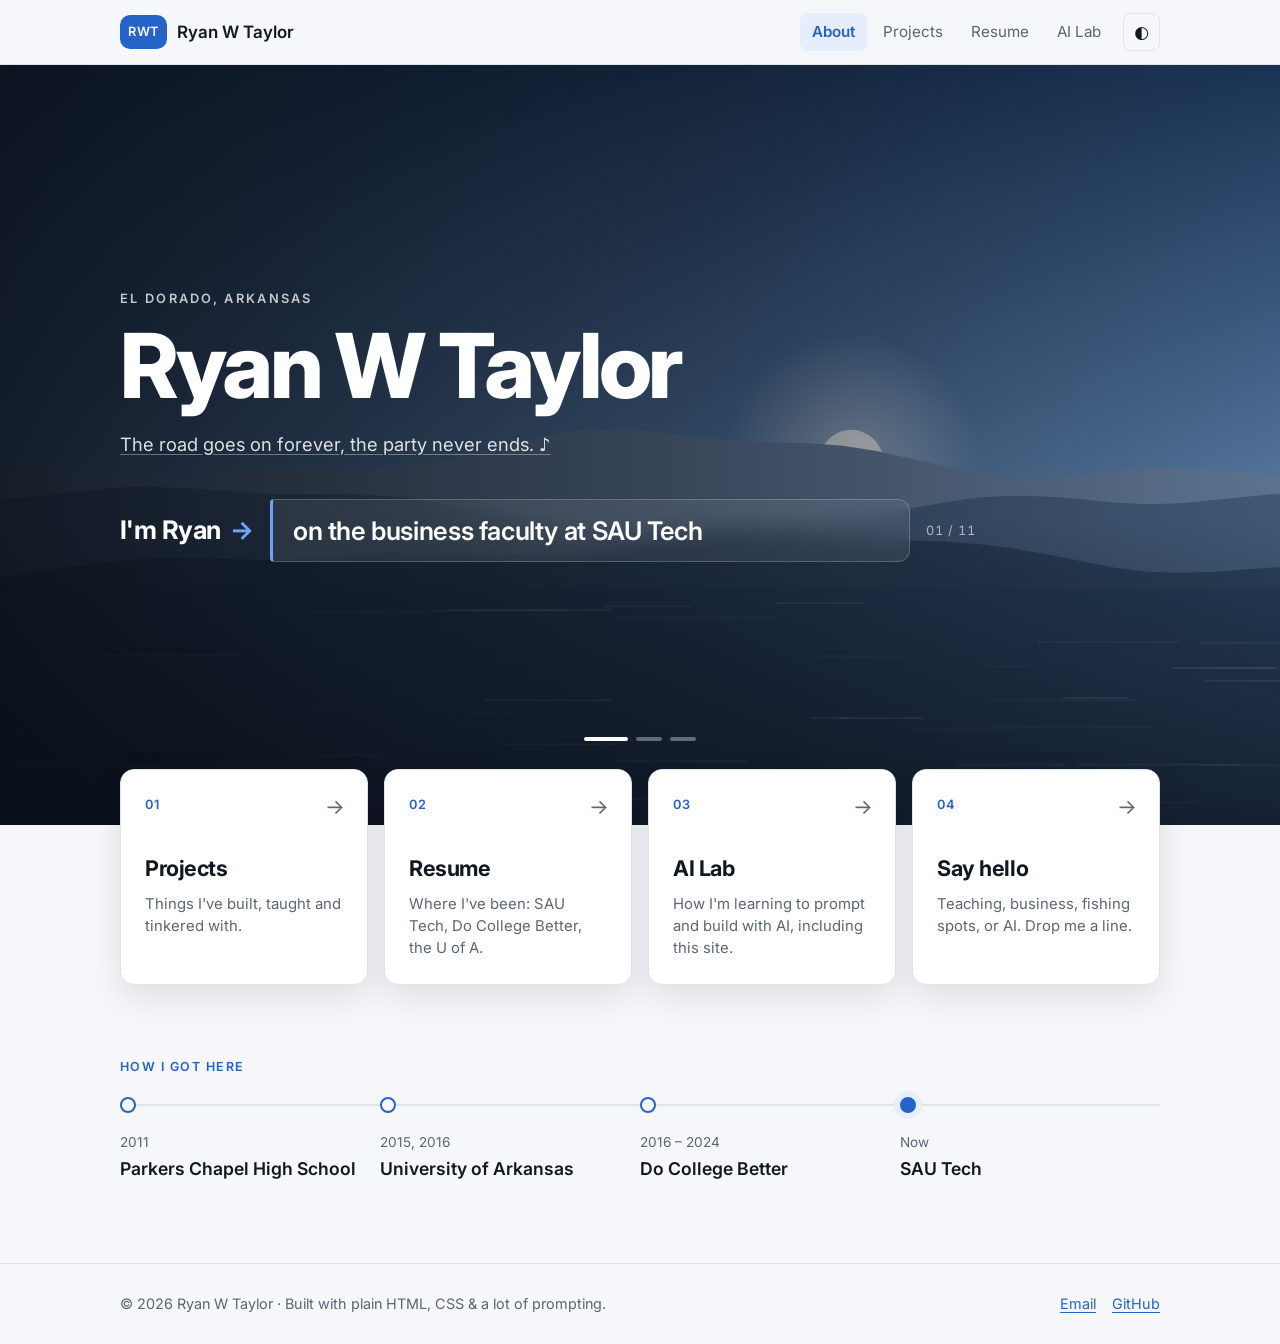
==== index.html @ 85462c45 "Rework homepage rolodex into 'I'm Ryan →' sentences; drop banner buttons - Rewrite each rolodex phra" ====
<!doctype html>
<html lang="en">
<head>
  <meta charset="utf-8">
  <meta name="viewport" content="width=device-width, initial-scale=1">
  <title>Ryan W Taylor</title>
  <meta name="description" content="Personal website of Ryan W Taylor — Business Faculty at SAU Tech, dad, Razorback fan and bass fisherman.">
  <link rel="preconnect" href="https://fonts.googleapis.com">
  <link rel="preconnect" href="https://fonts.gstatic.com" crossorigin>
  <link href="https://fonts.googleapis.com/css2?family=Inter:wght@400;500;600;700;800&display=swap" rel="stylesheet">
  <link rel="icon" href="data:image/svg+xml,<svg xmlns=%22http://www.w3.org/2000/svg%22 viewBox=%220 0 100 100%22><text y=%22.9em%22 font-size=%2290%22>👋</text></svg>">
  <link rel="stylesheet" href="css/style.css">
  <script src="js/main.js" defer></script>
</head>
<body class="home">
  <header id="site-header"></header>

  <main>
    <!-- =====================================================================
         BANNER — rotating background images behind your name.
         TO CHANGE THE PHOTOS: put your images in assets/banner/ and edit the
         <img> lines below. Add or remove as many as you like; they rotate in order.
         Wide landscape photos (about 1600×900 or larger) look best.
         ===================================================================== -->
    <section class="banner" data-banner aria-label="Introduction">
      <div class="banner-slides">
        <img src="assets/banner/lake-dawn.svg" alt="">
        <img src="assets/banner/ridge-dusk.svg" alt="">
        <img src="assets/banner/night-sky.svg" alt="">
      </div>

      <div class="container banner-content">
        <p class="banner-kicker">El Dorado, Arkansas</p>
        <h1>Ryan W Taylor</h1>
        <p class="banner-tagline">
          <a href="https://www.youtube.com/results?search_query=Robert+Earl+Keen+The+Road+Goes+On+Forever" target="_blank" rel="noopener">The road goes on forever, the party never ends. <span aria-hidden="true">♪</span></a>
        </p>

        <!-- ===== ABOUT ME ROLODEX — one phrase per <li>, each finishing the sentence "I'm Ryan →"; they flip every few seconds. Click to advance. ===== -->
        <div class="rolodex" data-rolodex>
          <span class="rolodex-label">I'm Ryan <span class="rolodex-arrow" aria-hidden="true">→</span></span>
          <button class="rolodex-window" type="button" aria-label="Next fact about Ryan">
            <ul class="rolodex-cards">
              <li>on the business faculty at SAU Tech</li>
              <li>dad to Owen (4) &amp; Reid (1)</li>
              <li>husband to Haley (age N/A)</li>
              <li>a full-time Razorback fan</li>
              <li>also pulling for the Reds &amp; Spurs</li>
              <li>a bass fisherman who'll fish anywhere</li>
              <li>at Lake Ouachita most weekends</li>
              <li>a little league coach</li>
              <li>a part-time runner</li>
              <li>reading <i>The Breaks of the Game</i></li>
              <li>aware the human head weighs eight pounds</li>
            </ul>
          </button>
          <span class="rolodex-count" aria-hidden="true"></span>
        </div>
      </div>

      <div class="banner-dots" role="tablist" aria-label="Choose banner image"></div>
    </section>

    <!-- ===== TILES — links to the other pages ===== -->
    <section class="container tiles-section">
      <div class="tiles">
        <a class="tile" href="projects.html">
          <span class="tile-num">01</span>
          <span class="tile-title">Projects</span>
          <span class="tile-desc">Things I've built, taught and tinkered with.</span>
          <span class="tile-arrow" aria-hidden="true">→</span>
        </a>
        <a class="tile" href="resume.html">
          <span class="tile-num">02</span>
          <span class="tile-title">Resume</span>
          <span class="tile-desc">Where I've been: SAU Tech, Do College Better, the U of A.</span>
          <span class="tile-arrow" aria-hidden="true">→</span>
        </a>
        <a class="tile" href="ai.html">
          <span class="tile-num">03</span>
          <span class="tile-title">AI Lab</span>
          <span class="tile-desc">How I'm learning to prompt and build with AI, including this site.</span>
          <span class="tile-arrow" aria-hidden="true">→</span>
        </a>
        <a class="tile" href="mailto:wryan.taylor12@gmail.com">
          <span class="tile-num">04</span>
          <span class="tile-title">Say hello</span>
          <span class="tile-desc">Teaching, business, fishing spots, or AI. Drop me a line.</span>
          <span class="tile-arrow" aria-hidden="true">→</span>
        </a>
      </div>
    </section>

    <!-- ===== HOW I GOT HERE ===== -->
    <section class="container">
      <p class="eyebrow">How I got here</p>
      <ol class="journey">
        <li><span class="when">2011</span><span class="where">Parkers Chapel High School</span></li>
        <li><span class="when">2015, 2016</span><span class="where">University of Arkansas</span></li>
        <li><span class="when">2016 – 2024</span><span class="where">Do College Better</span></li>
        <li class="is-now"><span class="when">Now</span><span class="where">SAU Tech</span></li>
      </ol>
    </section>
  </main>

  <footer id="site-footer"></footer>
</body>
</html>
---- css/style.css ----
/* ==========================================================================
   Design tokens — change the accent colour here to re-skin the whole site.
   ========================================================================== */
:root {
  --accent: #2563c9;
  --accent-soft: #e6eefb;
  --bg: #f5f7fa;
  --surface: #ffffff;
  --text: #121821;
  --muted: #5a6575;
  --border: #dfe4eb;
  --code-bg: #edf1f6;
  --radius: 14px;
  --shadow: 0 1px 2px rgb(15 23 42 / 0.04), 0 6px 20px rgb(15 23 42 / 0.05);
  --font: "Inter", system-ui, -apple-system, "Segoe UI", Roboto, sans-serif;
  --font-display: "Inter", system-ui, -apple-system, "Segoe UI", Roboto, sans-serif;
  --mono: ui-monospace, "SF Mono", Menlo, Consolas, monospace;
  color-scheme: light;
}

@media (prefers-color-scheme: dark) {
  :root:not([data-theme="light"]) {
    --accent: #6ea2ff;
    --accent-soft: #17243b;
    --bg: #0d1117;
    --surface: #151b23;
    --text: #e6ebf2;
    --muted: #93a0b2;
    --border: #252e3a;
    --code-bg: #1c2430;
    --shadow: none;
    color-scheme: dark;
  }
}
:root[data-theme="dark"] {
  --accent: #6ea2ff;
  --accent-soft: #17243b;
  --bg: #0d1117;
  --surface: #151b23;
  --text: #e6ebf2;
  --muted: #93a0b2;
  --border: #252e3a;
  --code-bg: #1c2430;
  --shadow: none;
  color-scheme: dark;
}

/* ---------- Base ---------- */
*, *::before, *::after { box-sizing: border-box; }
html { scroll-behavior: smooth; }
body {
  margin: 0;
  font-family: var(--font);
  font-size: 17px;
  line-height: 1.65;
  color: var(--text);
  background: var(--bg);
  -webkit-font-smoothing: antialiased;
}
img { max-width: 100%; display: block; }
a { color: var(--accent); text-underline-offset: 3px; }
h1, h2, h3 { line-height: 1.2; margin: 0 0 0.5em; }
h1 { font-family: var(--font-display); font-weight: 800; font-size: clamp(2.2rem, 6vw, 3.6rem); letter-spacing: -0.035em; }
h2 { font-family: var(--font-display); font-weight: 700; font-size: clamp(1.5rem, 3.5vw, 2rem); letter-spacing: -0.025em; }
h3 { font-size: 1.1rem; }
p { margin: 0 0 1em; }
pre { white-space: pre-wrap; overflow-wrap: anywhere; }
code { font-family: var(--mono); font-size: 0.9em; background: var(--code-bg); padding: 0.1em 0.35em; border-radius: 5px; }
:focus-visible { outline: 2px solid var(--accent); outline-offset: 3px; border-radius: 4px; }

.container { width: min(1040px, 100% - 32px); margin-inline: auto; }
main { padding-block: 48px 80px; }
section + section { margin-top: 72px; }
.eyebrow { text-transform: uppercase; letter-spacing: 0.12em; font-size: 0.78rem; font-weight: 600; color: var(--accent); margin-bottom: 0.6em; }
.lead { font-size: 1.2rem; color: var(--muted); max-width: 62ch; }
.muted { color: var(--muted); }

/* ---------- Header ---------- */
#site-header { position: sticky; top: 0; z-index: 10; background: color-mix(in srgb, var(--bg) 85%, transparent); backdrop-filter: blur(10px); border-bottom: 1px solid var(--border); }
.header-inner { display: flex; align-items: center; justify-content: space-between; height: 64px; }
.brand { display: flex; align-items: center; gap: 10px; color: var(--text); text-decoration: none; font-weight: 600; }
.brand-mark { display: grid; place-items: center; min-width: 34px; padding: 0 8px; height: 34px; border-radius: 10px; background: var(--accent); color: var(--bg); font-size: 0.8rem; letter-spacing: 0.04em; }
.site-nav { display: flex; align-items: center; gap: 4px; }
.site-nav a { color: var(--muted); text-decoration: none; padding: 6px 12px; border-radius: 8px; font-size: 0.95rem; }
.site-nav a:hover { color: var(--text); background: var(--accent-soft); }
.site-nav a[aria-current="page"] { color: var(--accent); background: var(--accent-soft); font-weight: 600; }
.theme-toggle, .menu-toggle { font: inherit; background: none; border: 1px solid var(--border); color: var(--text); border-radius: 8px; padding: 4px 10px; cursor: pointer; margin-left: 6px; }
.menu-toggle { display: none; }

@media (max-width: 680px) {
  .menu-toggle { display: block; }
  .site-nav { display: none; position: absolute; top: 64px; left: 0; right: 0; flex-direction: column; align-items: stretch; padding: 12px 16px 16px; background: var(--bg); border-bottom: 1px solid var(--border); }
  .nav-open .site-nav { display: flex; }
  .theme-toggle { margin: 8px 0 0; }
}

/* ---------- Footer ---------- */
#site-footer { border-top: 1px solid var(--border); padding-block: 28px; font-size: 0.9rem; color: var(--muted); }
.footer-inner { display: flex; flex-wrap: wrap; gap: 8px 24px; justify-content: space-between; }
.footer-inner p { margin: 0; }
.footer-links { display: flex; gap: 16px; }

/* ---------- Buttons & chips ---------- */
.btn { display: inline-flex; align-items: center; gap: 8px; font: inherit; font-weight: 600; font-size: 0.95rem; padding: 10px 18px; border-radius: 10px; border: 1px solid var(--accent); background: var(--accent); color: var(--bg); text-decoration: none; cursor: pointer; }
.btn:hover { filter: brightness(1.08); }
.btn-ghost { background: transparent; color: var(--accent); }
.btn-row { display: flex; flex-wrap: wrap; gap: 12px; margin-top: 24px; }
.chip { font: inherit; font-size: 0.85rem; padding: 4px 12px; border-radius: 999px; border: 1px solid var(--border); background: var(--surface); color: var(--muted); cursor: pointer; }
.chip.is-active, .chip:hover { border-color: var(--accent); color: var(--accent); background: var(--accent-soft); }
.filter-bar { display: flex; flex-wrap: wrap; gap: 8px; margin-bottom: 28px; }
.tag { display: inline-block; font-size: 0.75rem; padding: 2px 9px; border-radius: 999px; background: var(--accent-soft); color: var(--accent); font-weight: 600; }

/* ---------- Cards & grids ---------- */
.grid { display: grid; gap: 20px; grid-template-columns: repeat(auto-fill, minmax(280px, 1fr)); }
.grid-sm { grid-template-columns: repeat(auto-fill, minmax(220px, 1fr)); }
.card { background: var(--surface); border: 1px solid var(--border); border-radius: var(--radius); padding: 24px; box-shadow: var(--shadow); }
.card h3 { margin-top: 0.4em; }
.card p:last-child { margin-bottom: 0; }
.card-links { display: flex; gap: 16px; margin-top: 16px; font-size: 0.92rem; font-weight: 600; }
.project-card { display: flex; flex-direction: column; }
.project-card .tags { display: flex; flex-wrap: wrap; gap: 6px; margin-top: auto; padding-top: 16px; }
.project-thumb { aspect-ratio: 16 / 9; width: calc(100% + 16px); object-fit: cover; border-radius: 10px; margin: -8px -8px 16px; background: linear-gradient(135deg, #2563c9, #64748b); }

/* ---------- Hero ---------- */
.hero { display: grid; grid-template-columns: 1fr auto; gap: 48px; align-items: center; padding-top: 24px; }
.avatar { width: 220px; aspect-ratio: 1; border-radius: 50%; background: linear-gradient(135deg, var(--accent), #64748b); display: grid; place-items: center; font-family: var(--font-display); font-weight: 800; letter-spacing: -0.03em; font-size: 3.4rem; color: var(--bg); overflow: hidden; }
.avatar img { width: 100%; height: 100%; object-fit: cover; }
@media (max-width: 760px) {
  .hero { grid-template-columns: 1fr; }
  .avatar { width: 140px; font-size: 2.2rem; order: -1; }
}


.fact-list { list-style: none; padding: 0; margin: 0; display: grid; gap: 12px; }
.fact-list li { display: flex; gap: 12px; }
.fact-list b { min-width: 110px; color: var(--muted); font-weight: 500; }

/* ---------- Home: rotating banner ---------- */
.home main { padding-top: 0; }
.banner { position: relative; isolation: isolate; overflow: hidden; display: flex; align-items: center; min-height: min(86vh, 760px); background: #0d1117; color: #fff; }
.banner-slides img { position: absolute; inset: 0; z-index: -2; width: 100%; height: 100%; object-fit: cover; opacity: 0; transform: scale(1.08); transition: opacity 1.4s ease, transform 8s linear; }
.banner-slides img.is-active { opacity: 1; transform: scale(1); }
.banner::after { content: ""; position: absolute; inset: 0; z-index: -1; background: linear-gradient(90deg, rgb(8 12 20 / 0.85) 0%, rgb(8 12 20 / 0.5) 55%, rgb(8 12 20 / 0.15) 100%), linear-gradient(0deg, rgb(8 12 20 / 0.55), transparent 40%); }
.banner-content { padding-block: 96px 136px; }
.banner-kicker { text-transform: uppercase; letter-spacing: 0.18em; font-size: 0.8rem; font-weight: 600; opacity: 0.75; margin-bottom: 12px; }
.banner h1 { color: #fff; font-size: clamp(2.8rem, 8vw, 5.6rem); line-height: 1; margin-bottom: 18px; }
.banner-tagline { font-size: 1.15rem; margin: 0; }
.banner-tagline a { color: rgb(255 255 255 / 0.85); text-decoration-color: rgb(255 255 255 / 0.35); }
.banner-tagline a:hover { color: #fff; text-decoration-color: #fff; }
.banner-dots { position: absolute; left: 50%; bottom: 84px; transform: translateX(-50%); display: flex; gap: 8px; }
.banner-dots button { width: 26px; height: 4px; padding: 0; border: 0; border-radius: 2px; background: rgb(255 255 255 / 0.35); cursor: pointer; transition: width 0.3s, background 0.3s; }
.banner-dots button[aria-selected="true"] { width: 44px; background: #fff; }

/* ---------- Home: about-me rolodex ---------- */
.rolodex { display: flex; flex-wrap: wrap; align-items: center; gap: 12px 16px; margin-top: 40px; }
.rolodex-label { font-size: clamp(1.2rem, 2.6vw, 1.6rem); font-weight: 700; letter-spacing: -0.02em; white-space: nowrap; }
.rolodex-arrow { color: #6ea2ff; margin-left: 4px; }
.rolodex-window { font: inherit; color: inherit; text-align: left; cursor: pointer; width: min(640px, 100%); padding: 14px 20px; border: 1px solid rgb(255 255 255 / 0.2); border-left: 3px solid #6ea2ff; border-radius: 4px 12px 12px 4px; background: rgb(255 255 255 / 0.08); backdrop-filter: blur(10px); perspective: 700px; }
.rolodex-cards { list-style: none; margin: 0; padding: 0; display: grid; }
.rolodex-cards li { grid-area: 1 / 1; display: flex; align-items: center; font-size: clamp(1.15rem, 2.6vw, 1.6rem); font-weight: 600; letter-spacing: -0.015em; line-height: 1.3; opacity: 0; transform: rotateX(-90deg); transform-origin: 50% 50% -0.7em; backface-visibility: hidden; transition: transform 0.6s cubic-bezier(0.3, 0.7, 0.2, 1), opacity 0.45s; }
.rolodex-cards li.is-active { opacity: 1; transform: rotateX(0); }
.rolodex-cards li.is-leaving { opacity: 0; transform: rotateX(90deg); }
.rolodex-count { font-size: 0.8rem; font-variant-numeric: tabular-nums; letter-spacing: 0.08em; opacity: 0.6; }

/* ---------- Home: page tiles ---------- */
.tiles-section { position: relative; z-index: 2; margin-top: -56px; }
.tiles { display: grid; gap: 16px; grid-template-columns: repeat(4, 1fr); }
.tile { position: relative; overflow: hidden; display: flex; flex-direction: column; min-height: 200px; padding: 24px; border: 1px solid var(--border); border-radius: var(--radius); background: var(--surface); color: var(--text); text-decoration: none; box-shadow: 0 12px 32px rgb(15 23 42 / 0.1); transition: transform 0.25s, border-color 0.25s; }
.tile::before { content: ""; position: absolute; inset: 0 0 auto; height: 3px; background: var(--accent); transform: scaleX(0); transform-origin: left; transition: transform 0.3s; }
.tile:hover { transform: translateY(-4px); border-color: var(--accent); }
.tile:hover::before { transform: scaleX(1); }
.tile-num { font-size: 0.8rem; font-weight: 600; letter-spacing: 0.1em; color: var(--accent); }
.tile-title { margin-top: 36px; font-size: 1.35rem; font-weight: 700; letter-spacing: -0.02em; }
.tile-desc { margin-top: 6px; font-size: 0.93rem; line-height: 1.5; color: var(--muted); }
.tile-arrow { position: absolute; top: 20px; right: 22px; font-size: 1.3rem; color: var(--muted); transition: transform 0.25s, color 0.25s; }
.tile:hover .tile-arrow { transform: translateX(4px); color: var(--accent); }

/* ---------- Home: journey timeline ---------- */
.journey { position: relative; list-style: none; padding: 0; margin: 20px 0 0; display: grid; grid-template-columns: repeat(4, 1fr); }
.journey::before { content: ""; position: absolute; top: 7px; left: 0; right: 0; height: 2px; background: var(--border); }
.journey li { position: relative; padding: 34px 16px 0 0; }
.journey li::before { content: ""; position: absolute; top: 0; left: 0; width: 16px; height: 16px; box-sizing: border-box; border-radius: 50%; border: 2px solid var(--accent); background: var(--bg); }
.journey li.is-now::before { background: var(--accent); box-shadow: 0 0 0 6px var(--accent-soft); }
.journey .when { display: block; font-size: 0.85rem; color: var(--muted); }
.journey .where { font-size: 1.1rem; font-weight: 600; }

@media (max-width: 900px) {
  .tiles { grid-template-columns: repeat(2, 1fr); }
}
@media (max-width: 680px) {
  .banner-content { padding-block: 64px 120px; }
  .tiles { grid-template-columns: 1fr; }
  .tile { min-height: 0; }
  .tile-title { margin-top: 20px; }
  .journey { grid-template-columns: 1fr; }
  .journey::before { top: 0; bottom: 0; left: 7px; right: auto; width: 2px; height: auto; }
  .journey li { padding: 0 0 22px 36px; }
  .journey li::before { top: 4px; }
}

/* ---------- Resume ---------- */
.resume-header { display: flex; flex-wrap: wrap; justify-content: space-between; align-items: end; gap: 16px; }
.timeline { border-left: 2px solid var(--border); padding-left: 24px; display: grid; gap: 32px; }
.timeline-item { position: relative; }
.timeline-item::before { content: ""; position: absolute; left: -31px; top: 8px; width: 12px; height: 12px; border-radius: 50%; background: var(--accent); box-shadow: 0 0 0 4px var(--bg); }
.timeline-meta { display: flex; flex-wrap: wrap; justify-content: space-between; gap: 4px 16px; }
.timeline-meta .when { color: var(--muted); font-size: 0.9rem; }
.timeline-item ul { margin: 8px 0 0; padding-left: 20px; }
.timeline-item li + li { margin-top: 4px; }
.skills { display: grid; gap: 16px; grid-template-columns: repeat(auto-fill, minmax(220px, 1fr)); }
.skills .tags { display: flex; flex-wrap: wrap; gap: 6px; }

/* ---------- AI Lab ---------- */
.callout { border-left: 4px solid var(--accent); background: var(--accent-soft); padding: 16px 20px; border-radius: 0 var(--radius) var(--radius) 0; }
.callout p:last-child { margin: 0; }
.anatomy-prompt { font-family: var(--mono); font-size: 0.92rem; line-height: 1.9; background: var(--code-bg); padding: 20px; border-radius: var(--radius); }
.anatomy-prompt [data-part] { cursor: pointer; padding: 2px 4px; border-radius: 4px; border-bottom: 2px dotted var(--muted); transition: background 0.15s; }
.anatomy-prompt [data-part]:hover, .anatomy-prompt [data-part].is-active { background: var(--accent-soft); border-bottom-color: var(--accent); }
.anatomy-explain { margin-top: 16px; min-height: 3.3em; }
.prompt-card pre { white-space: pre-wrap; font-family: var(--mono); font-size: 0.85rem; background: var(--code-bg); padding: 14px; border-radius: 10px; margin: 12px 0; }
.prompt-card .btn { font-size: 0.8rem; padding: 6px 12px; }
details { border: 1px solid var(--border); border-radius: var(--radius); padding: 14px 20px; background: var(--surface); }
details + details { margin-top: 12px; }
summary { cursor: pointer; font-weight: 600; }
details[open] summary { margin-bottom: 8px; }

/* ---------- Print (makes the resume page print cleanly to PDF) ---------- */
@media print {
  #site-header, #site-footer, .no-print { display: none !important; }
  body { background: #fff; color: #000; font-size: 11pt; }
  main { padding: 0; }
  section + section { margin-top: 24px; }
  .card { box-shadow: none; border: none; padding: 0; }
  a { color: inherit; text-decoration: none; }
}

@media (prefers-reduced-motion: reduce) {
  html { scroll-behavior: auto; }
  * { transition: none !important; }
  .banner-slides img { transform: none; }
}
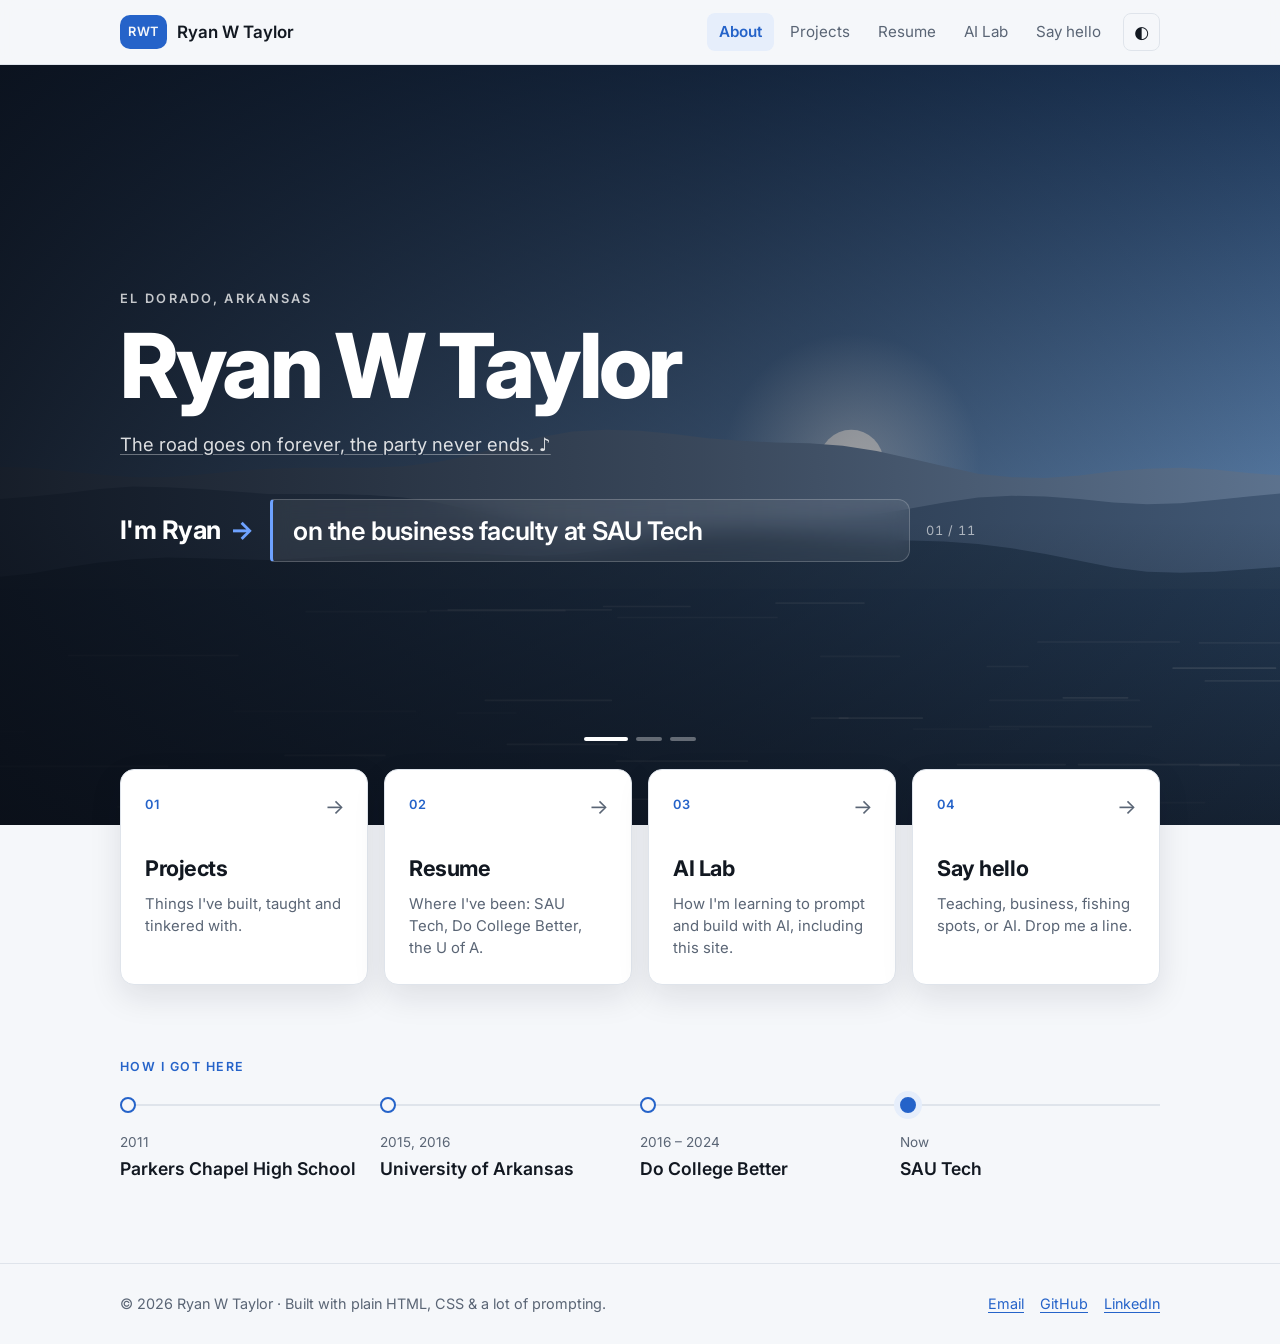
==== commit 7ff752b4: "Add contact form, real resume with PDF view/download, and LinkedIn - New contact.html: short form (n" ====
--- a/index.html
+++ b/index.html
@@ -82,7 +82,7 @@
           <span class="tile-desc">How I'm learning to prompt and build with AI, including this site.</span>
           <span class="tile-arrow" aria-hidden="true">→</span>
         </a>
-        <a class="tile" href="mailto:wryan.taylor12@gmail.com">
+        <a class="tile" href="contact.html">
           <span class="tile-num">04</span>
           <span class="tile-title">Say hello</span>
           <span class="tile-desc">Teaching, business, fishing spots, or AI. Drop me a line.</span>
--- a/css/style.css
+++ b/css/style.css
@@ -224,6 +224,31 @@
 summary { cursor: pointer; font-weight: 600; }
 details[open] summary { margin-bottom: 8px; }
 
+/* ---------- Resume extras ---------- */
+.summary-list { margin: 0; padding-left: 20px; font-size: 1.05rem; }
+.summary-list li + li { margin-top: 6px; }
+.timeline-item .where { margin: 2px 0 0; color: var(--muted); font-size: 0.92rem; }
+
+/* ---------- Contact ---------- */
+.contact-layout { display: grid; grid-template-columns: 1fr 1fr; gap: 48px; align-items: start; }
+.contact-links { list-style: none; padding: 0; margin: 28px 0 0; display: grid; gap: 12px; }
+.contact-links li { display: flex; gap: 16px; }
+.contact-links span { min-width: 80px; color: var(--muted); }
+.contact-form { display: grid; gap: 18px; }
+.contact-form label { display: grid; gap: 6px; font-weight: 600; font-size: 0.92rem; }
+.contact-form input, .contact-form textarea { font: inherit; font-weight: 400; color: var(--text); background: var(--bg); border: 1px solid var(--border); border-radius: 10px; padding: 10px 12px; }
+.contact-form textarea { resize: vertical; min-height: 140px; }
+.contact-form input:focus, .contact-form textarea:focus { outline: 2px solid var(--accent); outline-offset: 0; border-color: var(--accent); }
+.contact-form .btn { justify-self: start; }
+.contact-form .btn:disabled { opacity: 0.6; cursor: wait; }
+.form-status { margin: 0; min-height: 1.5em; font-size: 0.95rem; }
+.form-status[data-state="ok"] { color: #1f8a4c; }
+.form-status[data-state="error"] { color: #c2410c; }
+.visually-hidden { position: absolute !important; width: 1px; height: 1px; overflow: hidden; clip: rect(0 0 0 0); white-space: nowrap; }
+@media (max-width: 760px) {
+  .contact-layout { grid-template-columns: 1fr; gap: 32px; }
+}
+
 /* ---------- Print (makes the resume page print cleanly to PDF) ---------- */
 @media print {
   #site-header, #site-footer, .no-print { display: none !important; }
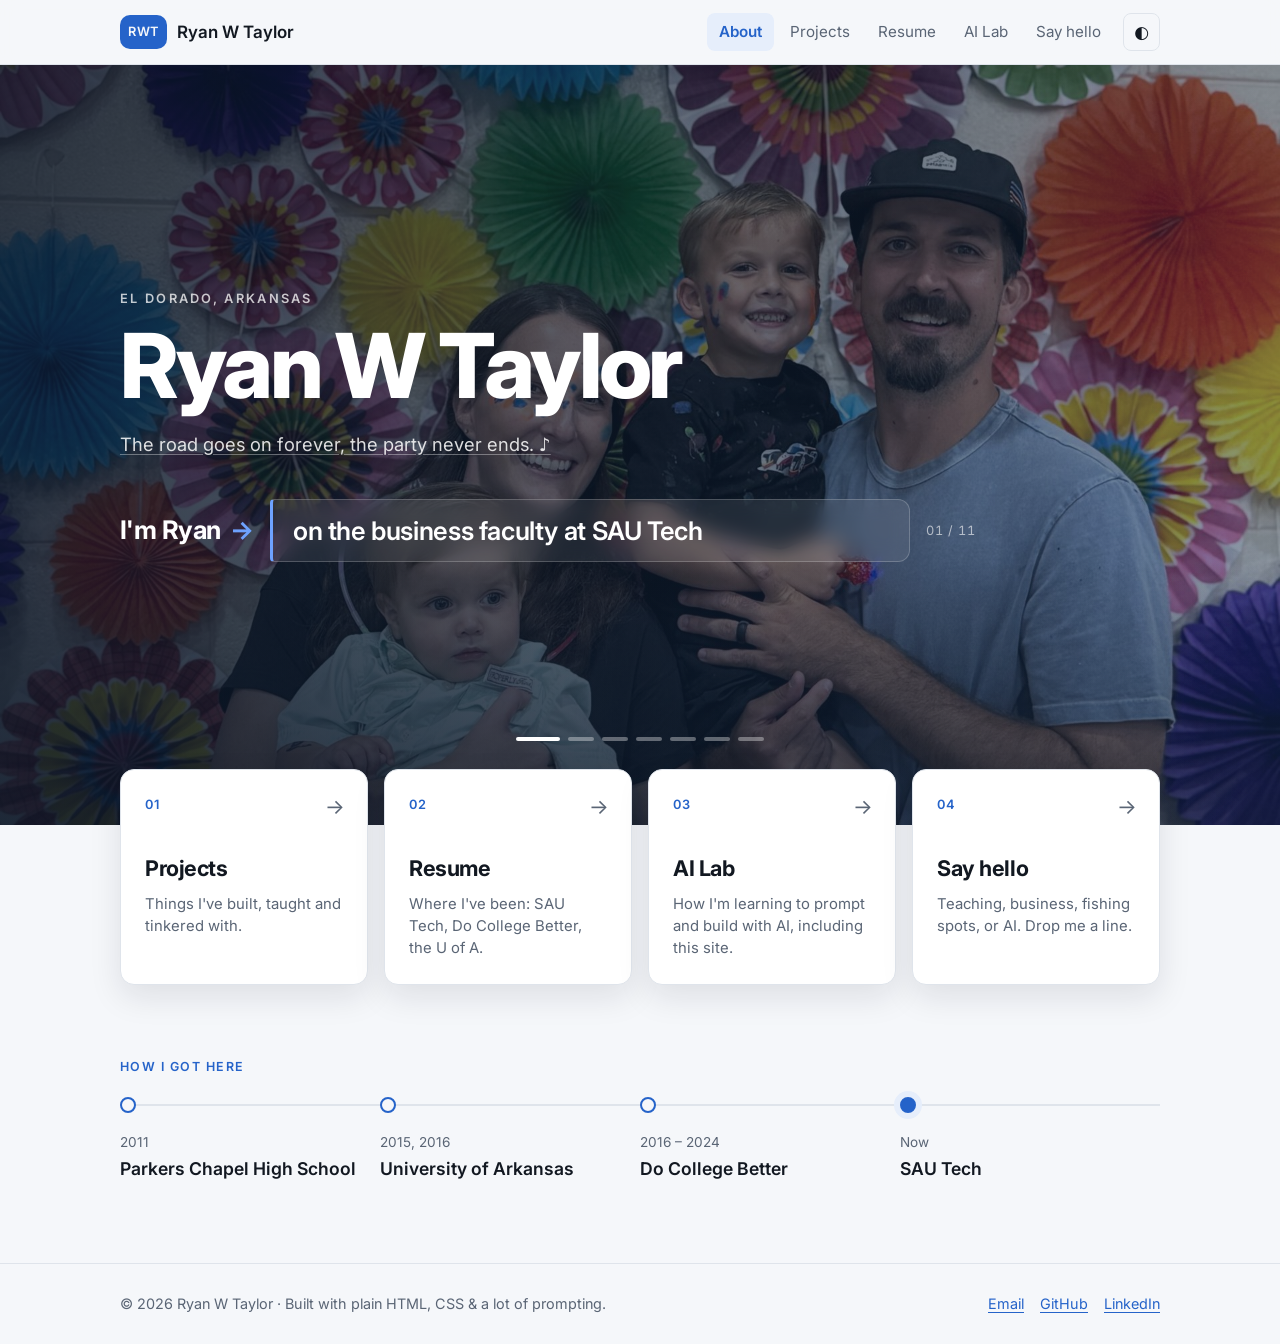
==== commit f8abdda5: "Use Ryan's photos in the homepage banner, shown semi-transparent - Replace placeholder SVG landscape" ====
--- a/index.html
+++ b/index.html
@@ -20,13 +20,18 @@
          BANNER — rotating background images behind your name.
          TO CHANGE THE PHOTOS: put your images in assets/banner/ and edit the
          <img> lines below. Add or remove as many as you like; they rotate in order.
-         Wide landscape photos (about 1600×900 or larger) look best.
+         Photos are shown semi-transparent; adjust --banner-photo-opacity in css/style.css.
          ===================================================================== -->
     <section class="banner" data-banner aria-label="Introduction">
       <div class="banner-slides">
-        <img src="assets/banner/lake-dawn.svg" alt="">
-        <img src="assets/banner/ridge-dusk.svg" alt="">
-        <img src="assets/banner/night-sky.svg" alt="">
+        <!-- style="object-position: X% Y%" picks which part of each photo stays in view. -->
+        <img src="assets/banner/family.jpg" alt="" style="object-position: 50% 30%">
+        <img src="assets/banner/bass.jpg" alt="" style="object-position: 50% 22%">
+        <img src="assets/banner/tailgate.jpg" alt="" style="object-position: 50% 45%">
+        <img src="assets/banner/casting.jpg" alt="" style="object-position: 50% 40%">
+        <img src="assets/banner/beach.jpg" alt="" style="object-position: 50% 14%">
+        <img src="assets/banner/little-slugger.jpg" alt="" style="object-position: 50% 48%">
+        <img src="assets/banner/wakesurf.jpg" alt="" style="object-position: 50% 16%">
       </div>
 
       <div class="container banner-content">
--- a/css/style.css
+++ b/css/style.css
@@ -137,10 +137,10 @@
 
 /* ---------- Home: rotating banner ---------- */
 .home main { padding-top: 0; }
-.banner { position: relative; isolation: isolate; overflow: hidden; display: flex; align-items: center; min-height: min(86vh, 760px); background: #0d1117; color: #fff; }
-.banner-slides img { position: absolute; inset: 0; z-index: -2; width: 100%; height: 100%; object-fit: cover; opacity: 0; transform: scale(1.08); transition: opacity 1.4s ease, transform 8s linear; }
-.banner-slides img.is-active { opacity: 1; transform: scale(1); }
-.banner::after { content: ""; position: absolute; inset: 0; z-index: -1; background: linear-gradient(90deg, rgb(8 12 20 / 0.85) 0%, rgb(8 12 20 / 0.5) 55%, rgb(8 12 20 / 0.15) 100%), linear-gradient(0deg, rgb(8 12 20 / 0.55), transparent 40%); }
+.banner { --banner-photo-opacity: 0.5; position: relative; isolation: isolate; overflow: hidden; display: flex; align-items: center; min-height: min(86vh, 760px); background: linear-gradient(135deg, #0b1626, #1b3352); color: #fff; }
+.banner-slides img { position: absolute; inset: 0; z-index: -2; width: 100%; height: 100%; object-fit: cover; filter: saturate(0.85); opacity: 0; transform: scale(1.08); transition: opacity 1.4s ease, transform 8s linear; }
+.banner-slides img.is-active { opacity: var(--banner-photo-opacity); transform: scale(1); }
+.banner::after { content: ""; position: absolute; inset: 0; z-index: -1; background: linear-gradient(90deg, rgb(11 22 38 / 0.7) 0%, rgb(11 22 38 / 0.25) 60%, rgb(11 22 38 / 0) 100%), linear-gradient(0deg, rgb(11 22 38 / 0.5), transparent 35%); }
 .banner-content { padding-block: 96px 136px; }
 .banner-kicker { text-transform: uppercase; letter-spacing: 0.18em; font-size: 0.8rem; font-weight: 600; opacity: 0.75; margin-bottom: 12px; }
 .banner h1 { color: #fff; font-size: clamp(2.8rem, 8vw, 5.6rem); line-height: 1; margin-bottom: 18px; }
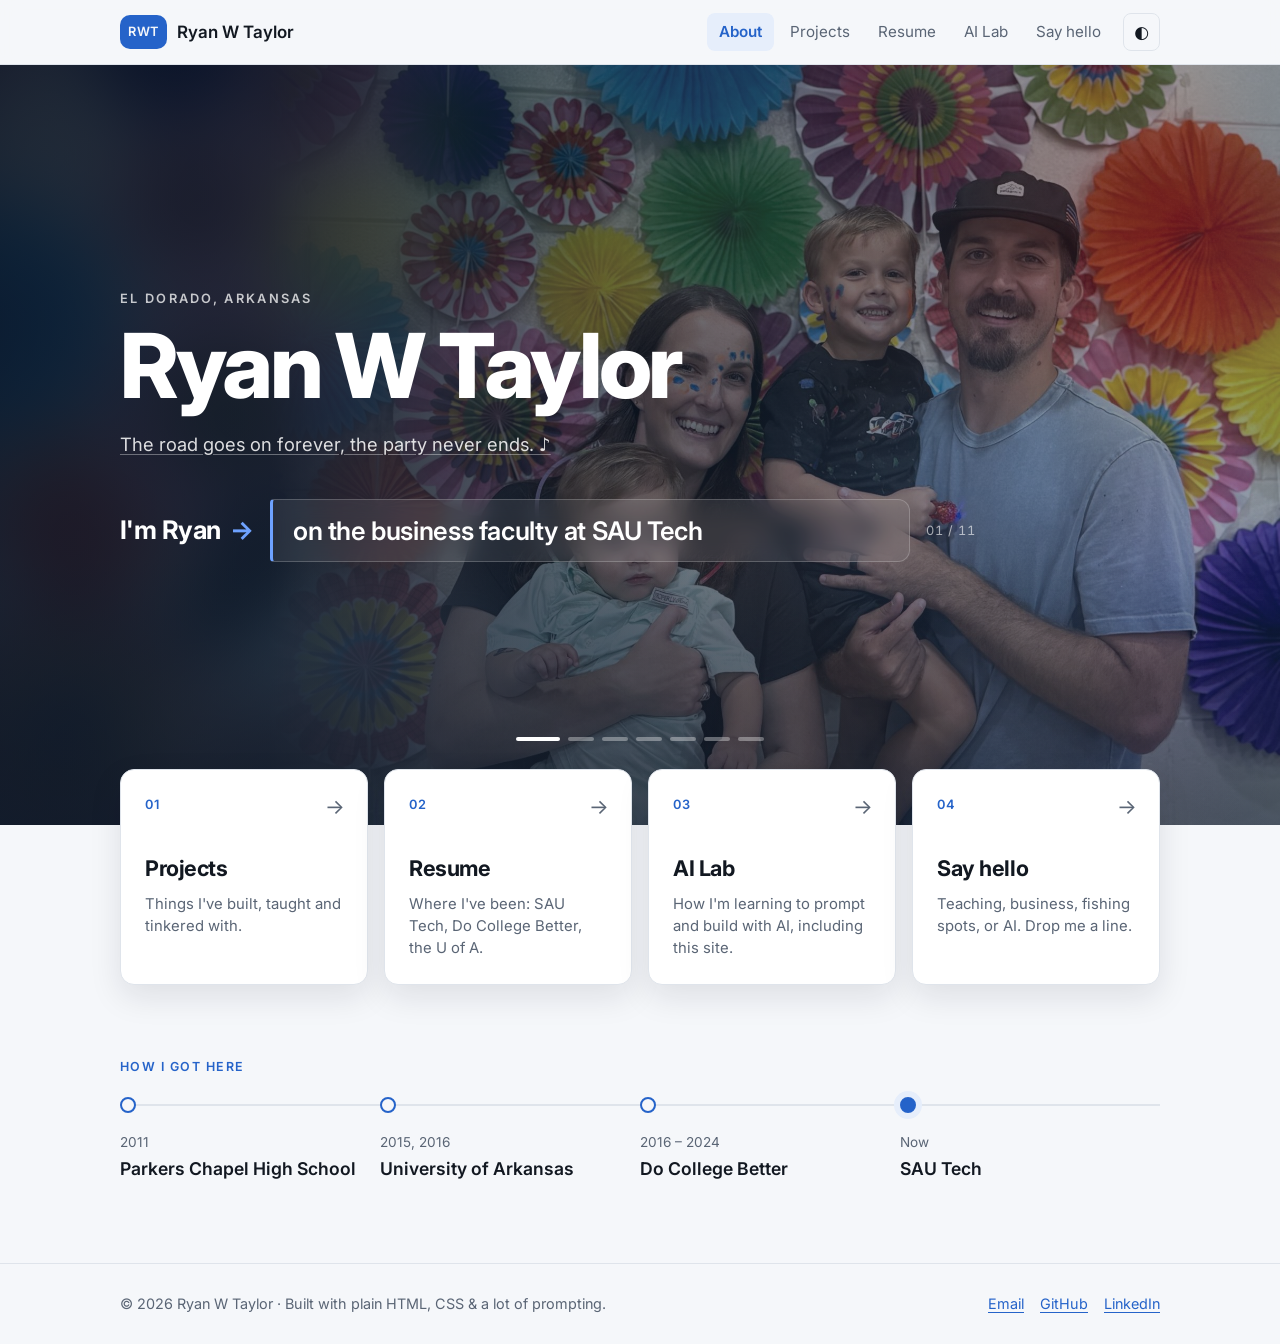
==== commit b4af8099: "Show whole banner photos instead of cropping them - Each photo is shown uncropped on the right of th" ====
--- a/index.html
+++ b/index.html
@@ -24,14 +24,13 @@
          ===================================================================== -->
     <section class="banner" data-banner aria-label="Introduction">
       <div class="banner-slides">
-        <!-- style="object-position: X% Y%" picks which part of each photo stays in view. -->
-        <img src="assets/banner/family.jpg" alt="" style="object-position: 50% 30%">
-        <img src="assets/banner/bass.jpg" alt="" style="object-position: 50% 22%">
-        <img src="assets/banner/tailgate.jpg" alt="" style="object-position: 50% 45%">
-        <img src="assets/banner/casting.jpg" alt="" style="object-position: 50% 40%">
-        <img src="assets/banner/beach.jpg" alt="" style="object-position: 50% 14%">
-        <img src="assets/banner/little-slugger.jpg" alt="" style="object-position: 50% 48%">
-        <img src="assets/banner/wakesurf.jpg" alt="" style="object-position: 50% 16%">
+        <img src="assets/banner/family.jpg" alt="">
+        <img src="assets/banner/bass.jpg" alt="">
+        <img src="assets/banner/tailgate.jpg" alt="">
+        <img src="assets/banner/casting.jpg" alt="">
+        <img src="assets/banner/beach.jpg" alt="">
+        <img src="assets/banner/little-slugger.jpg" alt="">
+        <img src="assets/banner/wakesurf.jpg" alt="">
       </div>
 
       <div class="container banner-content">
--- a/css/style.css
+++ b/css/style.css
@@ -138,8 +138,12 @@
 /* ---------- Home: rotating banner ---------- */
 .home main { padding-top: 0; }
 .banner { --banner-photo-opacity: 0.5; position: relative; isolation: isolate; overflow: hidden; display: flex; align-items: center; min-height: min(86vh, 760px); background: linear-gradient(135deg, #0b1626, #1b3352); color: #fff; }
-.banner-slides img { position: absolute; inset: 0; z-index: -2; width: 100%; height: 100%; object-fit: cover; filter: saturate(0.85); opacity: 0; transform: scale(1.08); transition: opacity 1.4s ease, transform 8s linear; }
-.banner-slides img.is-active { opacity: var(--banner-photo-opacity); transform: scale(1); }
+/* Each slide = the whole photo on the right + a blurred copy of it filling the banner. */
+.banner-slide { position: absolute; inset: 0; z-index: -2; overflow: hidden; opacity: 0; transition: opacity 1.4s ease; }
+.banner-slide.is-active { opacity: 1; }
+.banner-backdrop { position: absolute; inset: -60px; width: calc(100% + 120px); height: calc(100% + 120px); object-fit: cover; filter: blur(36px) saturate(0.8); opacity: calc(var(--banner-photo-opacity) * 0.6); }
+.banner-photo { position: absolute; top: 0; right: 0; width: auto; max-width: 100%; height: 100%; object-fit: cover; filter: saturate(0.85); opacity: var(--banner-photo-opacity); transform: scale(1.04); transform-origin: right center; transition: transform 8s linear; -webkit-mask-image: linear-gradient(90deg, transparent, #000 30%); mask-image: linear-gradient(90deg, transparent, #000 30%); }
+.banner-slide.is-active .banner-photo { transform: scale(1); }
 .banner::after { content: ""; position: absolute; inset: 0; z-index: -1; background: linear-gradient(90deg, rgb(11 22 38 / 0.7) 0%, rgb(11 22 38 / 0.25) 60%, rgb(11 22 38 / 0) 100%), linear-gradient(0deg, rgb(11 22 38 / 0.5), transparent 35%); }
 .banner-content { padding-block: 96px 136px; }
 .banner-kicker { text-transform: uppercase; letter-spacing: 0.18em; font-size: 0.8rem; font-weight: 600; opacity: 0.75; margin-bottom: 12px; }
@@ -189,6 +193,7 @@
 }
 @media (max-width: 680px) {
   .banner-content { padding-block: 64px 120px; }
+  .banner-photo { width: 100%; object-fit: contain; transform-origin: center; -webkit-mask-image: none; mask-image: none; }
   .tiles { grid-template-columns: 1fr; }
   .tile { min-height: 0; }
   .tile-title { margin-top: 20px; }
@@ -262,5 +267,5 @@
 @media (prefers-reduced-motion: reduce) {
   html { scroll-behavior: auto; }
   * { transition: none !important; }
-  .banner-slides img { transform: none; }
-}
+  .banner-photo { transform: none; }
+}
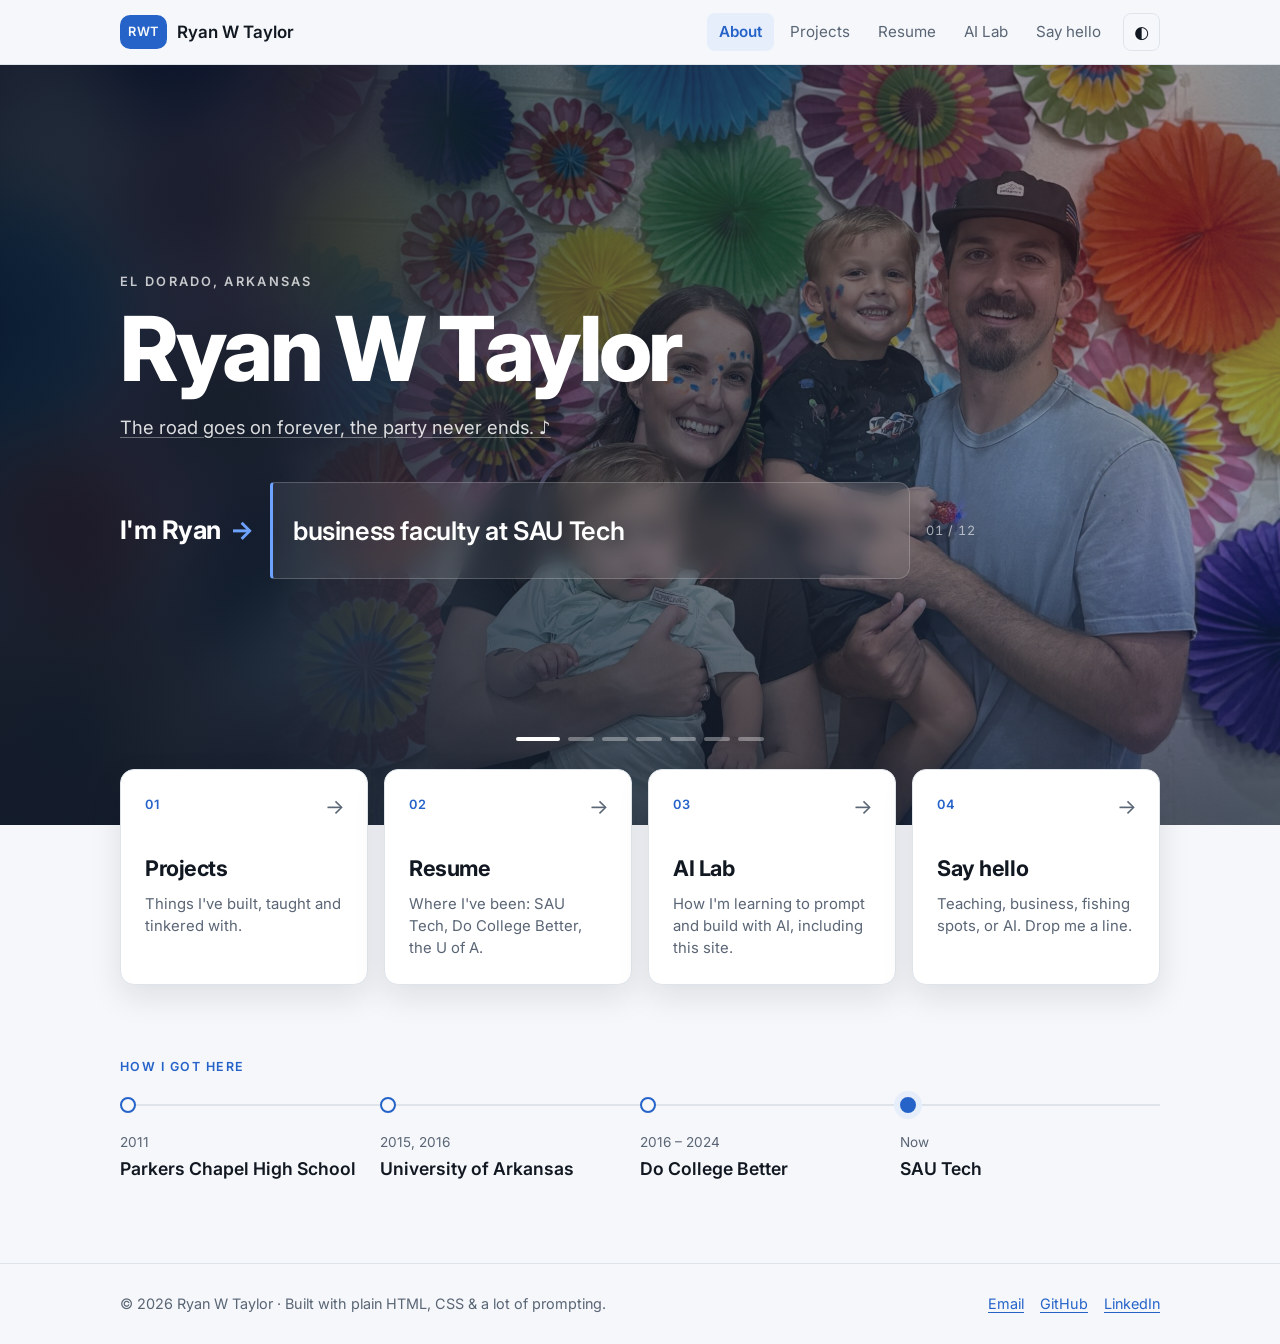
==== commit f2b249b8: "Update 'I'm Ryan' rolodex phrases Co-Authored-By: Claude Opus 5.5 <noreply@anthropic.com> Claude-Ses" ====
--- a/index.html
+++ b/index.html
@@ -45,17 +45,18 @@
           <span class="rolodex-label">I'm Ryan <span class="rolodex-arrow" aria-hidden="true">→</span></span>
           <button class="rolodex-window" type="button" aria-label="Next fact about Ryan">
             <ul class="rolodex-cards">
-              <li>on the business faculty at SAU Tech</li>
+              <li>business faculty at SAU Tech</li>
               <li>dad to Owen (4) &amp; Reid (1)</li>
               <li>husband to Haley (age N/A)</li>
-              <li>a full-time Razorback fan</li>
+              <li>full-time Razorback fan</li>
               <li>also pulling for the Reds &amp; Spurs</li>
-              <li>a bass fisherman who'll fish anywhere</li>
-              <li>at Lake Ouachita most weekends</li>
-              <li>a little league coach</li>
-              <li>a part-time runner</li>
+              <li>avid Bass Fisherman</li>
+              <li>at Lake Ouachita when I can</li>
+              <li>little league coach</li>
+              <li>part-time runner</li>
               <li>reading <i>The Breaks of the Game</i></li>
-              <li>aware the human head weighs eight pounds</li>
+              <li>listening to Red Clay Strays, Tyler Childers, Johnny Blue Skies</li>
+              <li>watching Widow's Bay, Blaze &amp; The Monster Machines, Dancing with the Stars (Haley)</li>
             </ul>
           </button>
           <span class="rolodex-count" aria-hidden="true"></span>
